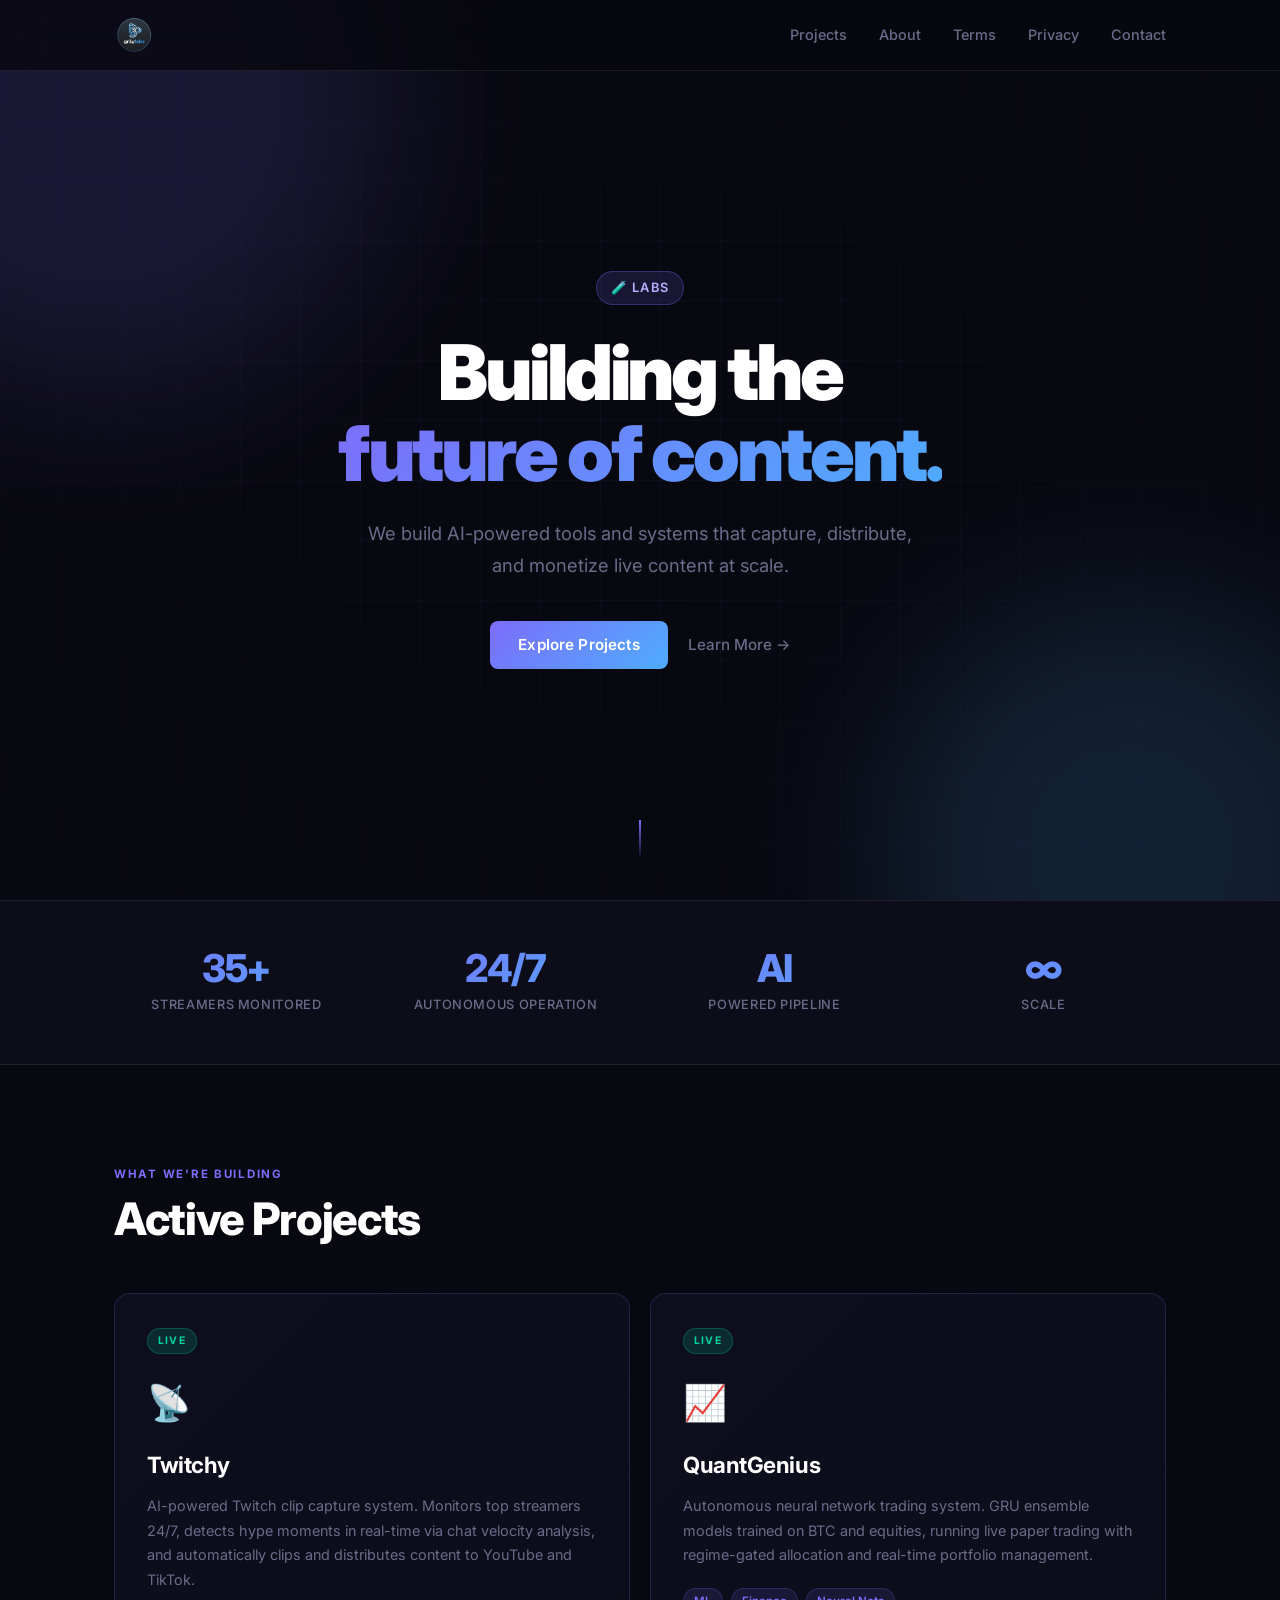
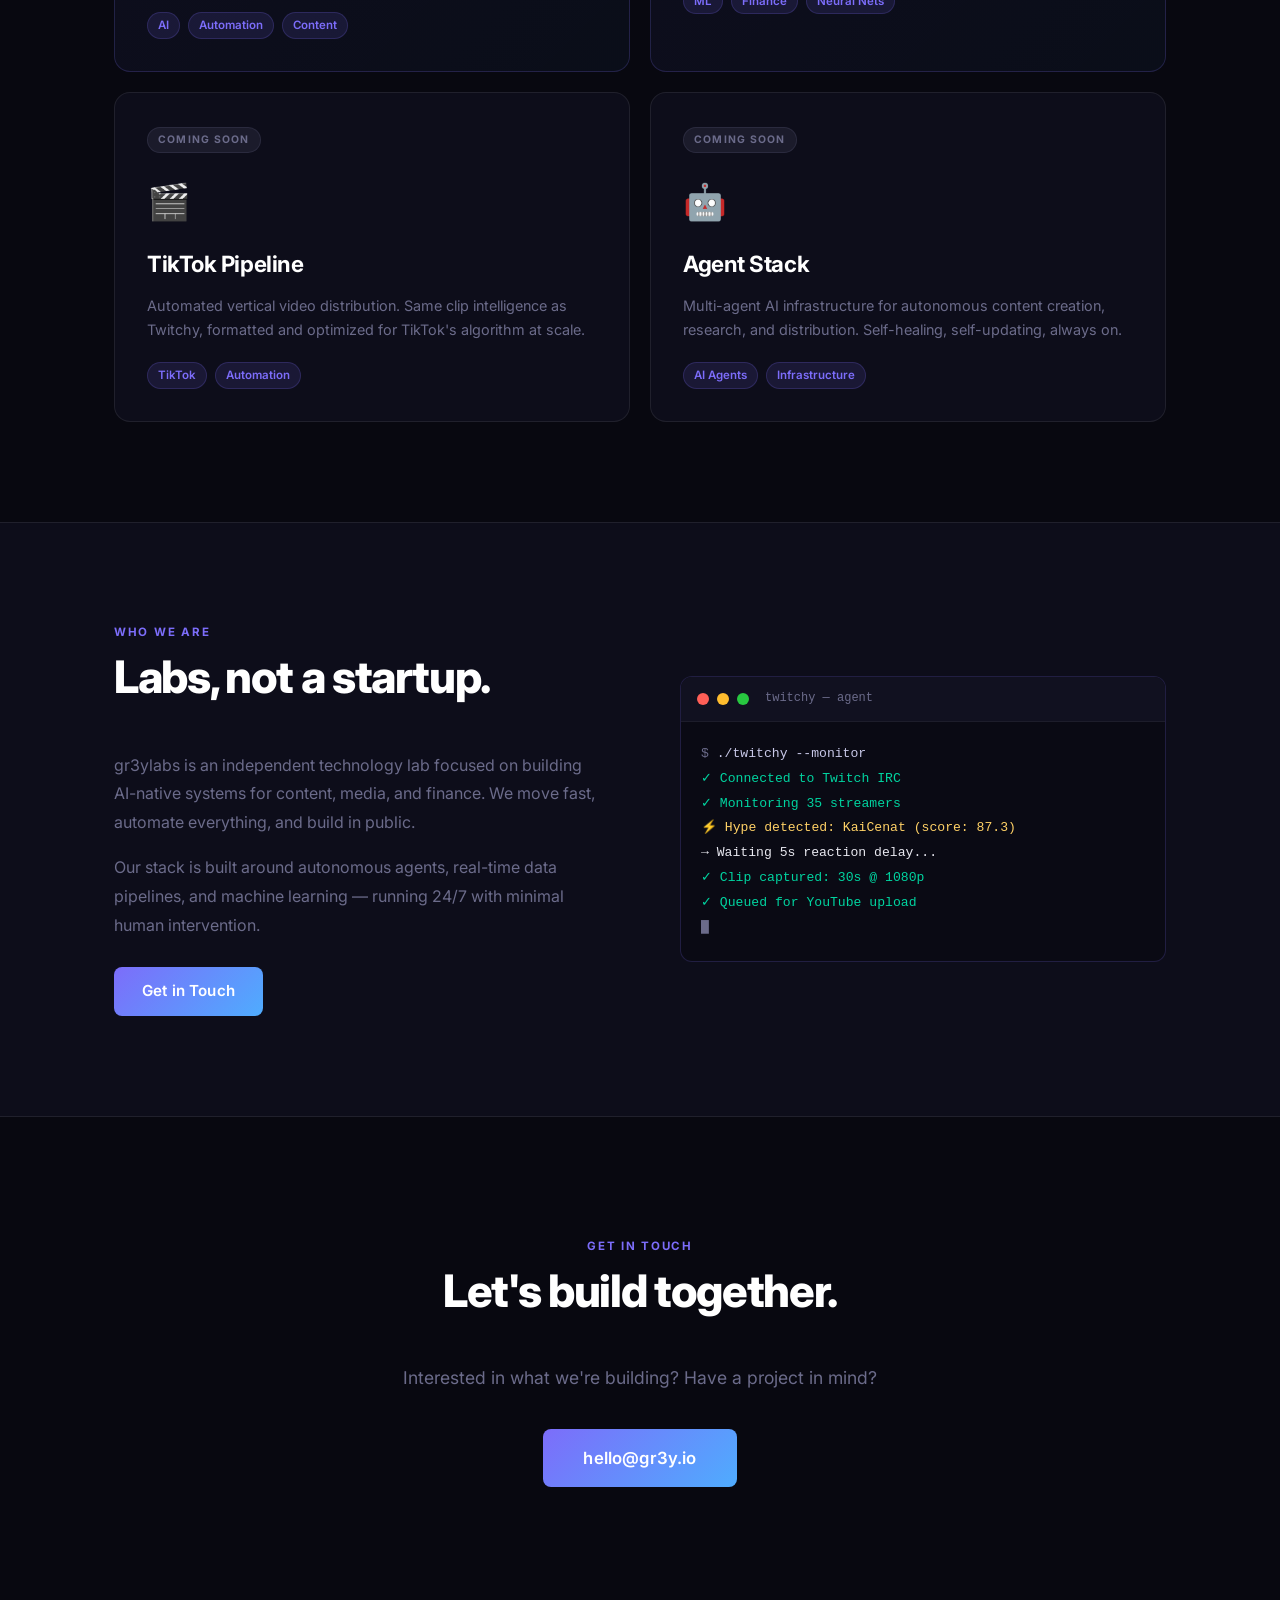
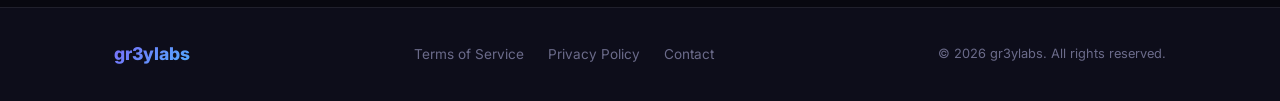
==== index.html @ 73915cba "feat: initial gr3ylabs site launch" ====
<!DOCTYPE html>
<html lang="en">
<head>
  <meta charset="UTF-8">
  <meta name="viewport" content="width=device-width, initial-scale=1.0">
  <title>gr3ylabs — Building the future of content</title>
  <link rel="stylesheet" href="styles.css">
  <link rel="preconnect" href="https://fonts.googleapis.com">
  <link href="https://fonts.googleapis.com/css2?family=Inter:wght@300;400;500;600;700;800;900&display=swap" rel="stylesheet">
</head>
<body>
  <!-- Navigation -->
  <nav class="nav">
    <div class="nav-inner">
      <a href="/" class="logo"><img src="logo.png" alt="gr3ylabs" style="height:38px;width:auto;vertical-align:middle;"></a>
      <div class="nav-links">
        <a href="#projects">Projects</a>
        <a href="#about">About</a>
        <a href="terms.html">Terms</a>
        <a href="privacy.html">Privacy</a>
        <a href="#contact">Contact</a>
      </div>
    </div>
  </nav>

  <!-- Hero -->
  <section class="hero">
    <div class="hero-bg">
      <div class="grid-overlay"></div>
      <div class="glow glow-1"></div>
      <div class="glow glow-2"></div>
    </div>
    <div class="hero-content">
      <div class="badge">🧪 Labs</div>
      <h1>Building the<br><span class="gradient-text">future of content.</span></h1>
      <p class="hero-sub">We build AI-powered tools and systems that capture, distribute, and monetize live content at scale.</p>
      <div class="hero-cta">
        <a href="#projects" class="btn-primary">Explore Projects</a>
        <a href="#about" class="btn-ghost">Learn More →</a>
      </div>
    </div>
    <div class="scroll-indicator">
      <span></span>
    </div>
  </section>

  <!-- Stats -->
  <section class="stats">
    <div class="container">
      <div class="stat">
        <div class="stat-num">35+</div>
        <div class="stat-label">Streamers Monitored</div>
      </div>
      <div class="stat">
        <div class="stat-num">24/7</div>
        <div class="stat-label">Autonomous Operation</div>
      </div>
      <div class="stat">
        <div class="stat-num">AI</div>
        <div class="stat-label">Powered Pipeline</div>
      </div>
      <div class="stat">
        <div class="stat-num">∞</div>
        <div class="stat-label">Scale</div>
      </div>
    </div>
  </section>

  <!-- Projects -->
  <section class="projects" id="projects">
    <div class="container">
      <div class="section-label">WHAT WE'RE BUILDING</div>
      <h2>Active Projects</h2>
      <div class="project-grid">
        <div class="project-card featured">
          <div class="card-tag">LIVE</div>
          <div class="card-icon">📡</div>
          <h3>Twitchy</h3>
          <p>AI-powered Twitch clip capture system. Monitors top streamers 24/7, detects hype moments in real-time via chat velocity analysis, and automatically clips and distributes content to YouTube and TikTok.</p>
          <div class="card-tags">
            <span>AI</span><span>Automation</span><span>Content</span>
          </div>
        </div>
        <div class="project-card featured">
          <div class="card-tag">LIVE</div>
          <div class="card-icon">📈</div>
          <h3>QuantGenius</h3>
          <p>Autonomous neural network trading system. GRU ensemble models trained on BTC and equities, running live paper trading with regime-gated allocation and real-time portfolio management.</p>
          <div class="card-tags">
            <span>ML</span><span>Finance</span><span>Neural Nets</span>
          </div>
        </div>
        <div class="project-card">
          <div class="card-tag">COMING SOON</div>
          <div class="card-icon">🎬</div>
          <h3>TikTok Pipeline</h3>
          <p>Automated vertical video distribution. Same clip intelligence as Twitchy, formatted and optimized for TikTok's algorithm at scale.</p>
          <div class="card-tags">
            <span>TikTok</span><span>Automation</span>
          </div>
        </div>
        <div class="project-card">
          <div class="card-tag">COMING SOON</div>
          <div class="card-icon">🤖</div>
          <h3>Agent Stack</h3>
          <p>Multi-agent AI infrastructure for autonomous content creation, research, and distribution. Self-healing, self-updating, always on.</p>
          <div class="card-tags">
            <span>AI Agents</span><span>Infrastructure</span>
          </div>
        </div>
      </div>
    </div>
  </section>

  <!-- About -->
  <section class="about" id="about">
    <div class="container about-grid">
      <div class="about-text">
        <div class="section-label">WHO WE ARE</div>
        <h2>Labs, not a startup.</h2>
        <p>gr3ylabs is an independent technology lab focused on building AI-native systems for content, media, and finance. We move fast, automate everything, and build in public.</p>
        <p>Our stack is built around autonomous agents, real-time data pipelines, and machine learning — running 24/7 with minimal human intervention.</p>
        <a href="#contact" class="btn-primary">Get in Touch</a>
      </div>
      <div class="about-visual">
        <div class="terminal">
          <div class="terminal-bar">
            <span class="dot red"></span>
            <span class="dot yellow"></span>
            <span class="dot green"></span>
            <span class="terminal-title">twitchy — agent</span>
          </div>
          <div class="terminal-body">
            <div class="t-line"><span class="t-dim">$</span> <span class="t-cmd">./twitchy --monitor</span></div>
            <div class="t-line t-green">✓ Connected to Twitch IRC</div>
            <div class="t-line t-green">✓ Monitoring 35 streamers</div>
            <div class="t-line t-yellow">⚡ Hype detected: KaiCenat (score: 87.3)</div>
            <div class="t-line">  → Waiting 5s reaction delay...</div>
            <div class="t-line t-green">✓ Clip captured: 30s @ 1080p</div>
            <div class="t-line t-green">✓ Queued for YouTube upload</div>
            <div class="t-line t-dim blink">█</div>
          </div>
        </div>
      </div>
    </div>
  </section>

  <!-- Contact -->
  <section class="contact" id="contact">
    <div class="container">
      <div class="section-label">GET IN TOUCH</div>
      <h2>Let's build together.</h2>
      <p>Interested in what we're building? Have a project in mind?</p>
      <a href="mailto:hello@gr3y.io" class="btn-primary btn-large">hello@gr3y.io</a>
    </div>
  </section>

  <!-- Footer -->
  <footer class="footer">
    <div class="container footer-inner">
      <div class="footer-logo">gr3ylabs</div>
      <div class="footer-links">
        <a href="terms.html">Terms of Service</a>
        <a href="privacy.html">Privacy Policy</a>
        <a href="mailto:hello@gr3y.io">Contact</a>
      </div>
      <div class="footer-copy">© 2026 gr3ylabs. All rights reserved.</div>
    </div>
  </footer>

  <script src="app.js"></script>
</body>
</html>
---- styles.css ----
/* ===== BASE ===== */
*, *::before, *::after { box-sizing: border-box; margin: 0; padding: 0; }

:root {
  --bg: #080810;
  --bg2: #0d0d1a;
  --bg3: #12121f;
  --border: rgba(255,255,255,0.08);
  --text: #e8e8f0;
  --muted: #6b6b8a;
  --accent: #7c6dfa;
  --accent2: #4facfe;
  --green: #00d4a0;
  --yellow: #ffd166;
  --red: #ff6b6b;
  --font: 'Inter', -apple-system, sans-serif;
}

html { scroll-behavior: smooth; }
body {
  background: var(--bg);
  color: var(--text);
  font-family: var(--font);
  font-size: 16px;
  line-height: 1.6;
  overflow-x: hidden;
}

a { text-decoration: none; color: inherit; }
.container { max-width: 1100px; margin: 0 auto; padding: 0 24px; }

/* ===== BUTTONS ===== */
.btn-primary {
  display: inline-flex;
  align-items: center;
  gap: 8px;
  background: linear-gradient(135deg, var(--accent), var(--accent2));
  color: #fff;
  padding: 12px 28px;
  border-radius: 8px;
  font-weight: 600;
  font-size: 0.95rem;
  letter-spacing: 0.01em;
  transition: opacity 0.2s, transform 0.2s;
}
.btn-primary:hover { opacity: 0.85; transform: translateY(-1px); }
.btn-primary.btn-large { padding: 16px 40px; font-size: 1.05rem; }

.btn-ghost {
  display: inline-flex;
  align-items: center;
  color: var(--muted);
  font-weight: 500;
  font-size: 0.95rem;
  transition: color 0.2s;
}
.btn-ghost:hover { color: var(--text); }

/* ===== NAV ===== */
.nav {
  position: fixed;
  top: 0; left: 0; right: 0;
  z-index: 100;
  padding: 16px 0;
  background: rgba(8,8,16,0.8);
  backdrop-filter: blur(20px);
  border-bottom: 1px solid var(--border);
}
.nav-inner {
  max-width: 1100px;
  margin: 0 auto;
  padding: 0 24px;
  display: flex;
  align-items: center;
  justify-content: space-between;
}
.logo {
  font-size: 1.3rem;
  font-weight: 800;
  background: linear-gradient(135deg, var(--accent), var(--accent2));
  -webkit-background-clip: text;
  -webkit-text-fill-color: transparent;
  background-clip: text;
  letter-spacing: -0.02em;
}
.nav-links { display: flex; gap: 32px; align-items: center; }
.nav-links a {
  color: var(--muted);
  font-size: 0.9rem;
  font-weight: 500;
  transition: color 0.2s;
}
.nav-links a:hover { color: var(--text); }

/* ===== HERO ===== */
.hero {
  min-height: 100vh;
  display: flex;
  align-items: center;
  justify-content: center;
  position: relative;
  padding: 120px 24px 80px;
  text-align: center;
  overflow: hidden;
}
.hero-bg {
  position: absolute;
  inset: 0;
  overflow: hidden;
}
.grid-overlay {
  position: absolute;
  inset: 0;
  background-image:
    linear-gradient(rgba(124,109,250,0.06) 1px, transparent 1px),
    linear-gradient(90deg, rgba(124,109,250,0.06) 1px, transparent 1px);
  background-size: 60px 60px;
  mask-image: radial-gradient(ellipse 80% 80% at 50% 50%, black 0%, transparent 100%);
}
.glow {
  position: absolute;
  border-radius: 50%;
  filter: blur(80px);
  opacity: 0.15;
}
.glow-1 {
  width: 600px; height: 600px;
  background: var(--accent);
  top: -200px; left: -200px;
}
.glow-2 {
  width: 500px; height: 500px;
  background: var(--accent2);
  bottom: -200px; right: -100px;
}
.hero-content { position: relative; z-index: 1; max-width: 760px; margin: 0 auto; }
.badge {
  display: inline-flex;
  align-items: center;
  gap: 6px;
  background: rgba(124,109,250,0.15);
  border: 1px solid rgba(124,109,250,0.3);
  color: #b8b0ff;
  padding: 6px 14px;
  border-radius: 100px;
  font-size: 0.8rem;
  font-weight: 600;
  letter-spacing: 0.08em;
  text-transform: uppercase;
  margin-bottom: 28px;
}
.hero h1 {
  font-size: clamp(2.8rem, 6vw, 5rem);
  font-weight: 900;
  line-height: 1.05;
  letter-spacing: -0.04em;
  color: #fff;
  margin-bottom: 24px;
}
.gradient-text {
  background: linear-gradient(135deg, var(--accent) 0%, var(--accent2) 100%);
  -webkit-background-clip: text;
  -webkit-text-fill-color: transparent;
  background-clip: text;
}
.hero-sub {
  font-size: 1.15rem;
  color: var(--muted);
  max-width: 560px;
  margin: 0 auto 40px;
  line-height: 1.7;
}
.hero-cta { display: flex; gap: 20px; align-items: center; justify-content: center; flex-wrap: wrap; }

.scroll-indicator {
  position: absolute;
  bottom: 40px;
  left: 50%;
  transform: translateX(-50%);
}
.scroll-indicator span {
  display: block;
  width: 2px;
  height: 40px;
  background: linear-gradient(to bottom, var(--accent), transparent);
  margin: 0 auto;
  animation: scrollPulse 2s ease-in-out infinite;
}
@keyframes scrollPulse {
  0%, 100% { opacity: 1; transform: scaleY(1); }
  50% { opacity: 0.4; transform: scaleY(0.7); }
}

/* ===== STATS ===== */
.stats {
  border-top: 1px solid var(--border);
  border-bottom: 1px solid var(--border);
  padding: 48px 24px;
  background: var(--bg2);
}
.stats .container {
  display: grid;
  grid-template-columns: repeat(4, 1fr);
  gap: 24px;
}
.stat { text-align: center; }
.stat-num {
  font-size: 2.4rem;
  font-weight: 800;
  background: linear-gradient(135deg, var(--accent), var(--accent2));
  -webkit-background-clip: text;
  -webkit-text-fill-color: transparent;
  background-clip: text;
  letter-spacing: -0.03em;
  line-height: 1;
  margin-bottom: 8px;
}
.stat-label {
  font-size: 0.8rem;
  color: var(--muted);
  font-weight: 500;
  letter-spacing: 0.05em;
  text-transform: uppercase;
}

/* ===== SECTION LABEL ===== */
.section-label {
  font-size: 0.72rem;
  font-weight: 700;
  letter-spacing: 0.15em;
  color: var(--accent);
  text-transform: uppercase;
  margin-bottom: 12px;
}

/* ===== PROJECTS ===== */
.projects { padding: 100px 24px; }
.projects h2, .about h2, .contact h2 {
  font-size: clamp(2rem, 3.5vw, 3rem);
  font-weight: 800;
  letter-spacing: -0.03em;
  color: #fff;
  margin-bottom: 48px;
  line-height: 1.1;
}
.project-grid {
  display: grid;
  grid-template-columns: repeat(2, 1fr);
  gap: 20px;
}
.project-card {
  background: var(--bg2);
  border: 1px solid var(--border);
  border-radius: 16px;
  padding: 32px;
  position: relative;
  transition: border-color 0.3s, transform 0.3s;
}
.project-card:hover {
  border-color: rgba(124,109,250,0.3);
  transform: translateY(-3px);
}
.project-card.featured {
  background: linear-gradient(135deg, rgba(124,109,250,0.06) 0%, rgba(79,172,254,0.04) 100%);
  border-color: rgba(124,109,250,0.2);
}
.card-tag {
  display: inline-flex;
  font-size: 0.65rem;
  font-weight: 700;
  letter-spacing: 0.12em;
  padding: 4px 10px;
  border-radius: 100px;
  margin-bottom: 20px;
}
.project-card.featured .card-tag {
  background: rgba(0,212,160,0.15);
  color: var(--green);
  border: 1px solid rgba(0,212,160,0.25);
}
.project-card:not(.featured) .card-tag {
  background: rgba(107,107,138,0.15);
  color: var(--muted);
  border: 1px solid rgba(107,107,138,0.2);
}
.card-icon {
  font-size: 2.2rem;
  margin-bottom: 16px;
  display: block;
}
.project-card h3 {
  font-size: 1.4rem;
  font-weight: 700;
  color: #fff;
  margin-bottom: 12px;
  letter-spacing: -0.02em;
}
.project-card p {
  font-size: 0.9rem;
  color: var(--muted);
  line-height: 1.7;
  margin-bottom: 20px;
}
.card-tags { display: flex; gap: 8px; flex-wrap: wrap; }
.card-tags span {
  font-size: 0.72rem;
  font-weight: 600;
  color: var(--accent);
  background: rgba(124,109,250,0.12);
  border: 1px solid rgba(124,109,250,0.2);
  padding: 3px 10px;
  border-radius: 100px;
}

/* ===== ABOUT ===== */
.about {
  padding: 100px 24px;
  background: var(--bg2);
  border-top: 1px solid var(--border);
  border-bottom: 1px solid var(--border);
}
.about-grid {
  display: grid;
  grid-template-columns: 1fr 1fr;
  gap: 80px;
  align-items: center;
}
.about-text p {
  color: var(--muted);
  margin-bottom: 16px;
  font-size: 1rem;
  line-height: 1.8;
}
.about-text .btn-primary { margin-top: 12px; }

/* ===== TERMINAL ===== */
.terminal {
  background: #0a0a14;
  border: 1px solid rgba(124,109,250,0.2);
  border-radius: 12px;
  overflow: hidden;
  font-family: 'SF Mono', 'Fira Code', monospace;
  font-size: 0.82rem;
}
.terminal-bar {
  background: #111120;
  padding: 12px 16px;
  display: flex;
  align-items: center;
  gap: 8px;
  border-bottom: 1px solid rgba(255,255,255,0.05);
}
.dot {
  width: 12px; height: 12px;
  border-radius: 50%;
}
.dot.red { background: #ff5f57; }
.dot.yellow { background: #ffbd2e; }
.dot.green { background: #28c840; }
.terminal-title {
  margin-left: 8px;
  color: var(--muted);
  font-size: 0.75rem;
}
.terminal-body { padding: 20px; line-height: 1.9; }
.t-line { display: block; }
.t-dim { color: var(--muted); }
.t-cmd { color: #c8c8e8; }
.t-green { color: var(--green); }
.t-yellow { color: var(--yellow); }
.blink { animation: blink 1.2s step-end infinite; }
@keyframes blink { 50% { opacity: 0; } }

/* ===== CONTACT ===== */
.contact {
  padding: 120px 24px;
  text-align: center;
}
.contact p {
  color: var(--muted);
  font-size: 1.1rem;
  margin-bottom: 36px;
}

/* ===== FOOTER ===== */
.footer {
  border-top: 1px solid var(--border);
  padding: 32px 24px;
  background: var(--bg2);
}
.footer-inner {
  display: flex;
  align-items: center;
  justify-content: space-between;
  flex-wrap: wrap;
  gap: 16px;
}
.footer-logo {
  font-weight: 800;
  font-size: 1.1rem;
  background: linear-gradient(135deg, var(--accent), var(--accent2));
  -webkit-background-clip: text;
  -webkit-text-fill-color: transparent;
  background-clip: text;
}
.footer-links { display: flex; gap: 24px; }
.footer-links a {
  color: var(--muted);
  font-size: 0.85rem;
  transition: color 0.2s;
}
.footer-links a:hover { color: var(--text); }
.footer-copy { color: var(--muted); font-size: 0.8rem; }

/* ===== LEGAL PAGES ===== */
.legal-page { padding: 120px 24px 80px; max-width: 720px; margin: 0 auto; }
.legal-page h1 {
  font-size: 2.4rem;
  font-weight: 800;
  letter-spacing: -0.03em;
  color: #fff;
  margin-bottom: 8px;
}
.legal-page .legal-date {
  color: var(--muted);
  font-size: 0.85rem;
  margin-bottom: 48px;
  display: block;
}
.legal-page h2 {
  font-size: 1.15rem;
  font-weight: 700;
  color: #fff;
  margin: 36px 0 12px;
}
.legal-page p, .legal-page li {
  color: var(--muted);
  font-size: 0.95rem;
  line-height: 1.8;
  margin-bottom: 12px;
}
.legal-page ul { padding-left: 20px; }
.legal-page a { color: var(--accent); }

/* ===== RESPONSIVE ===== */
@media (max-width: 768px) {
  .nav-links { display: none; }
  .stats .container { grid-template-columns: repeat(2, 1fr); }
  .project-grid { grid-template-columns: 1fr; }
  .about-grid { grid-template-columns: 1fr; gap: 48px; }
  .footer-inner { flex-direction: column; text-align: center; }
  .footer-links { justify-content: center; }
}
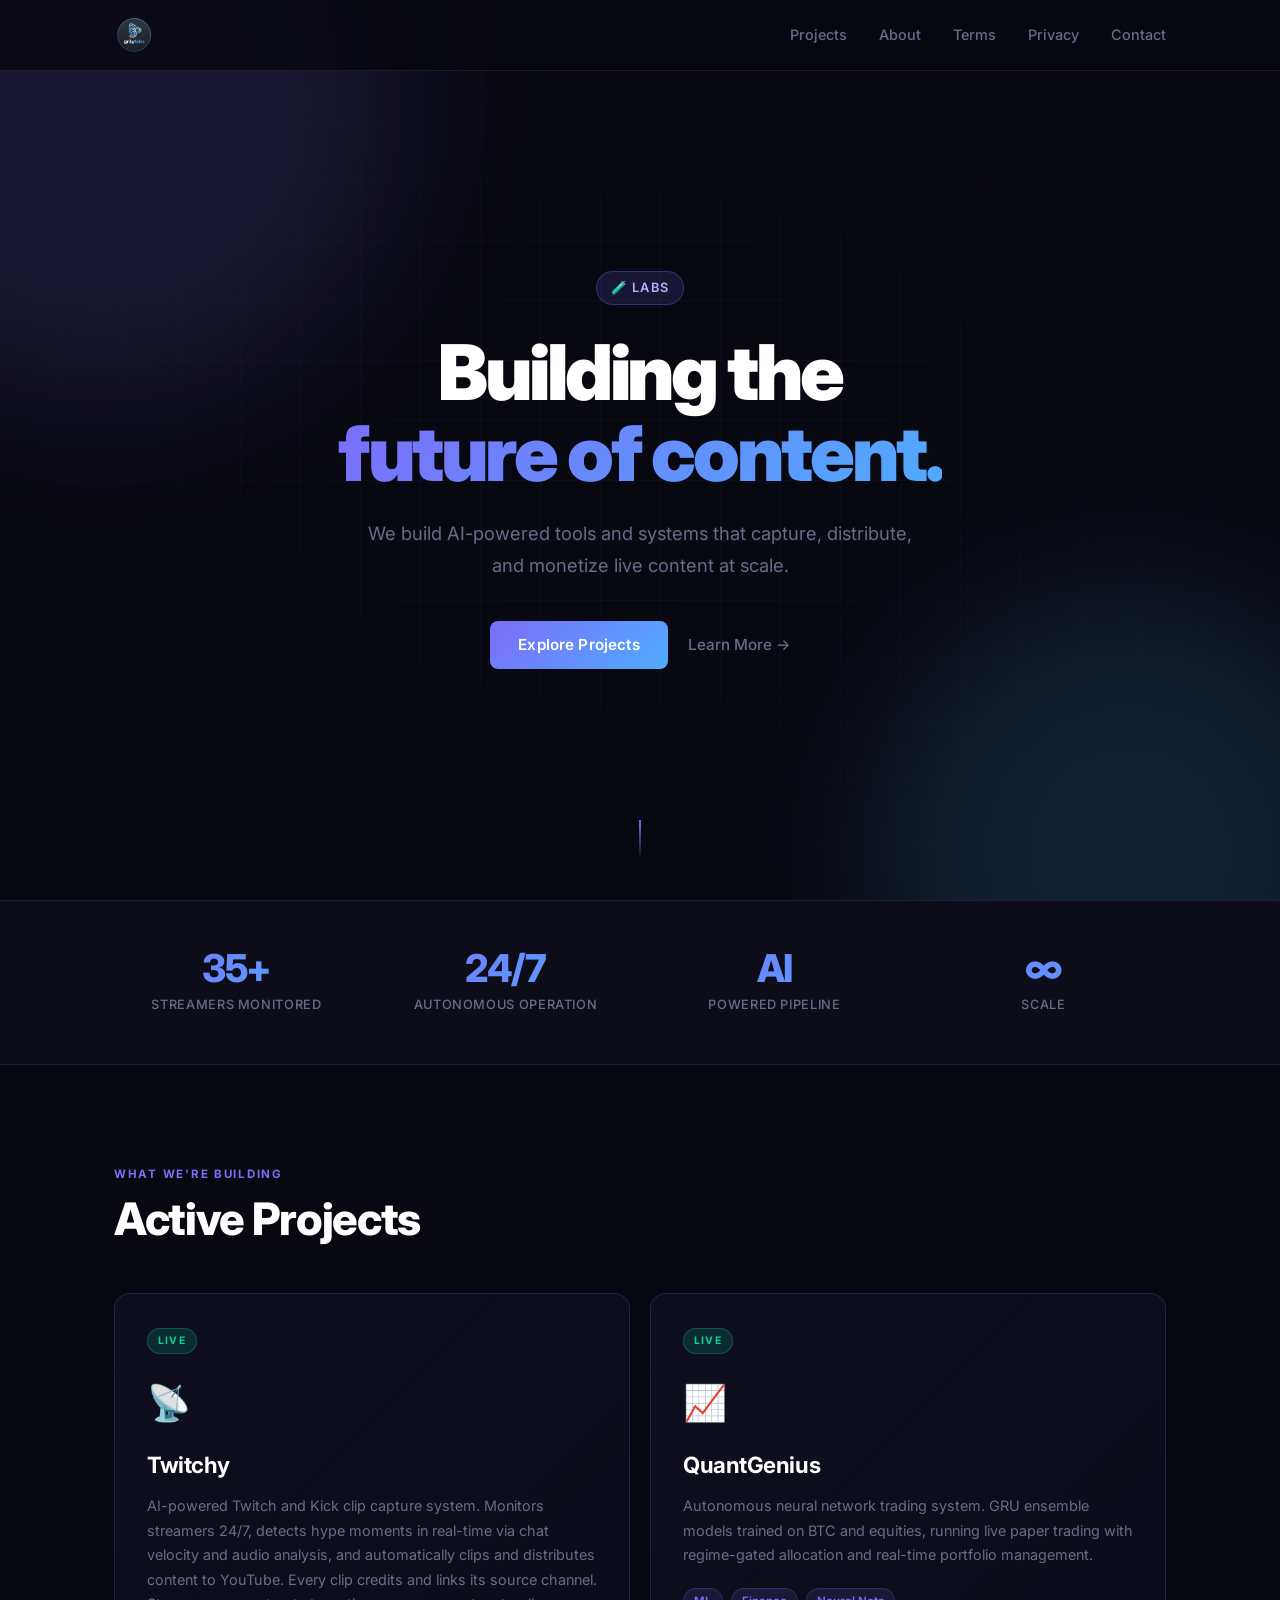
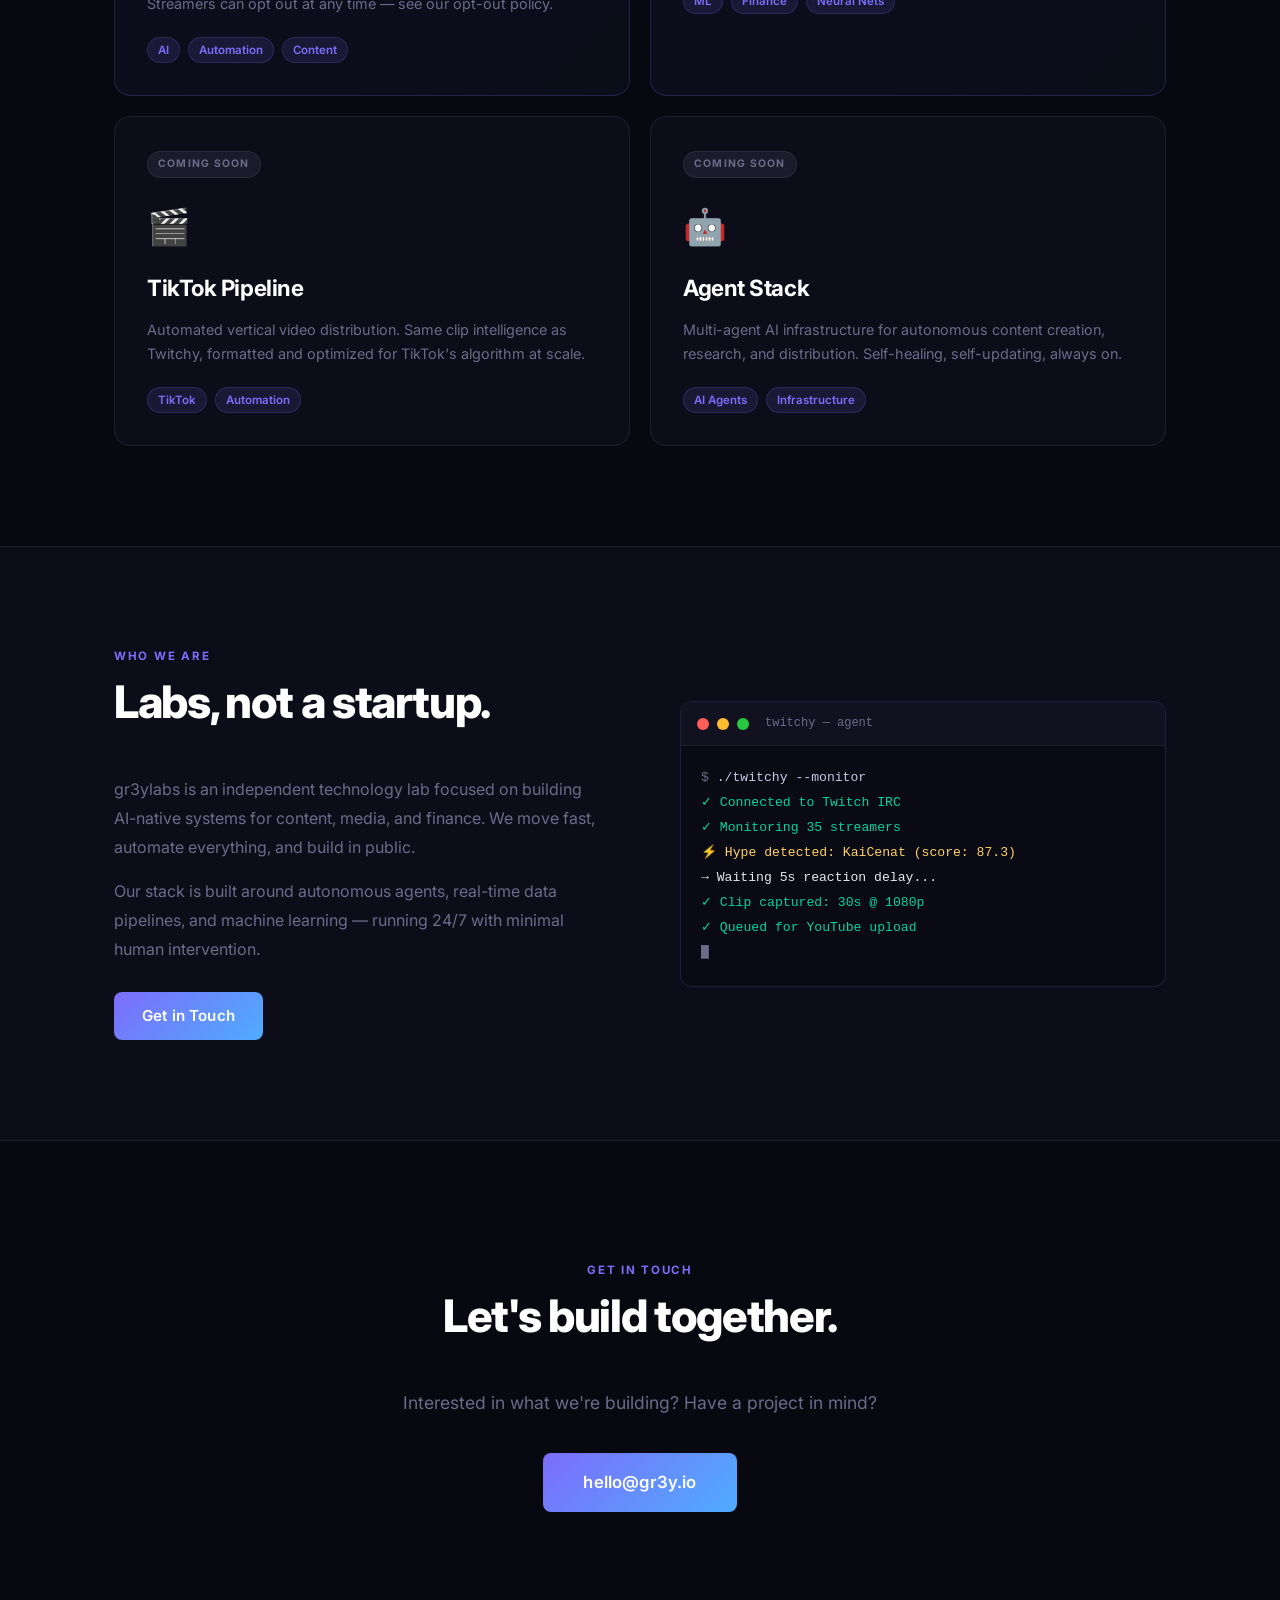
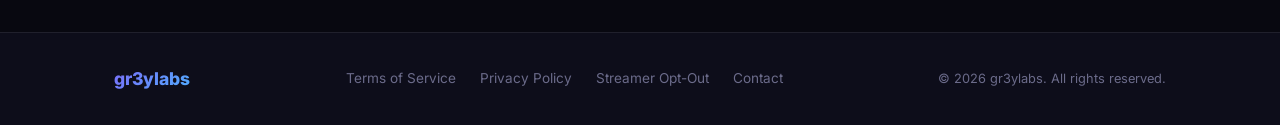
==== commit fcdca63f: "add a streamer opt-out policy, linked from every page The clip pipeline credits streamers by name an" ====
--- a/index.html
+++ b/index.html
@@ -76,7 +76,7 @@
           <div class="card-tag">LIVE</div>
           <div class="card-icon">📡</div>
           <h3>Twitchy</h3>
-          <p>AI-powered Twitch clip capture system. Monitors top streamers 24/7, detects hype moments in real-time via chat velocity analysis, and automatically clips and distributes content to YouTube and TikTok.</p>
+          <p>AI-powered Twitch and Kick clip capture system. Monitors streamers 24/7, detects hype moments in real-time via chat velocity and audio analysis, and automatically clips and distributes content to YouTube. Every clip credits and links its source channel. Streamers can opt out at any time &mdash; <a href="optout.html">see our opt-out policy</a>.</p>
           <div class="card-tags">
             <span>AI</span><span>Automation</span><span>Content</span>
           </div>
@@ -162,6 +162,7 @@
       <div class="footer-links">
         <a href="terms.html">Terms of Service</a>
         <a href="privacy.html">Privacy Policy</a>
+        <a href="optout.html">Streamer Opt-Out</a>
         <a href="mailto:hello@gr3y.io">Contact</a>
       </div>
       <div class="footer-copy">© 2026 gr3ylabs. All rights reserved.</div>
--- a/styles.css
+++ b/styles.css
@@ -433,6 +433,14 @@
   color: #fff;
   margin: 36px 0 12px;
 }
+/* Subheadings inside a numbered section — smaller and tighter to the section
+   above them, so they read as part of it rather than as a new section. */
+.legal-page h3 {
+  font-size: 1rem;
+  font-weight: 600;
+  color: #fff;
+  margin: 24px 0 8px;
+}
 .legal-page p, .legal-page li {
   color: var(--muted);
   font-size: 0.95rem;
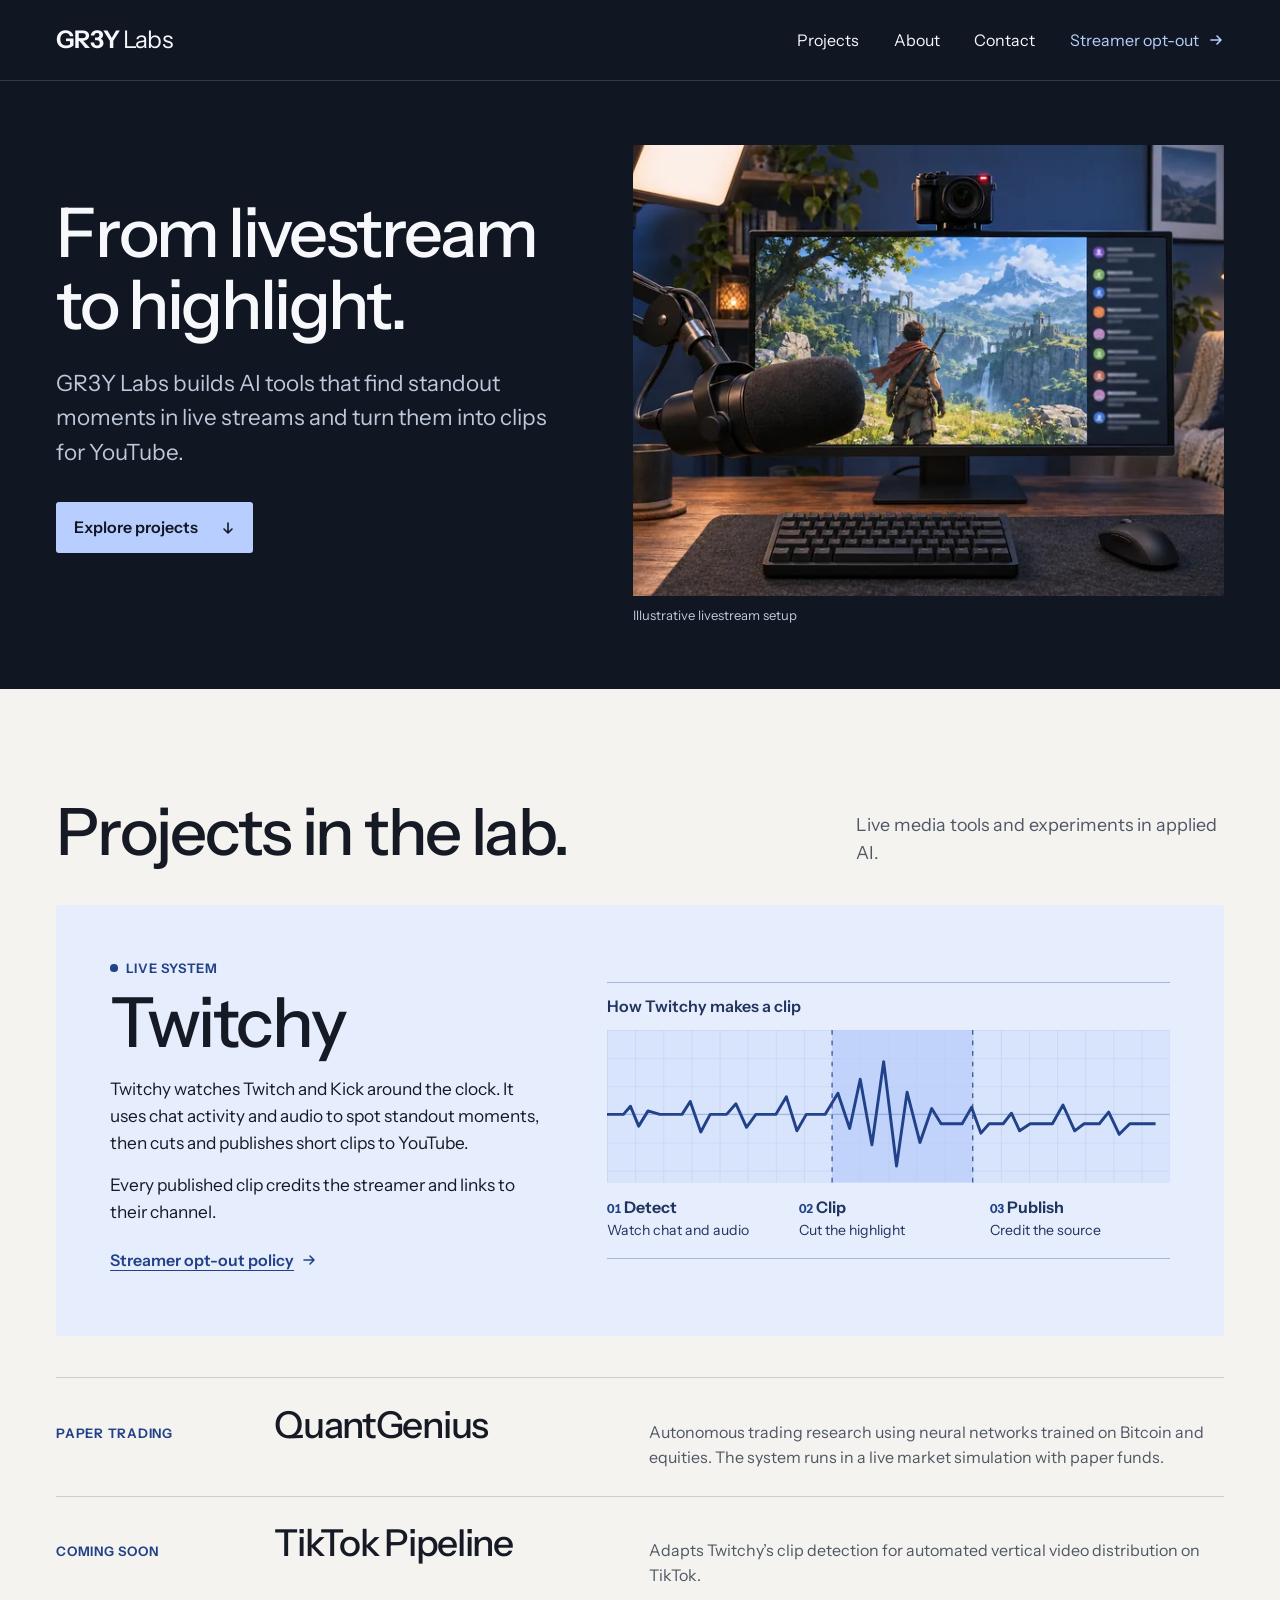
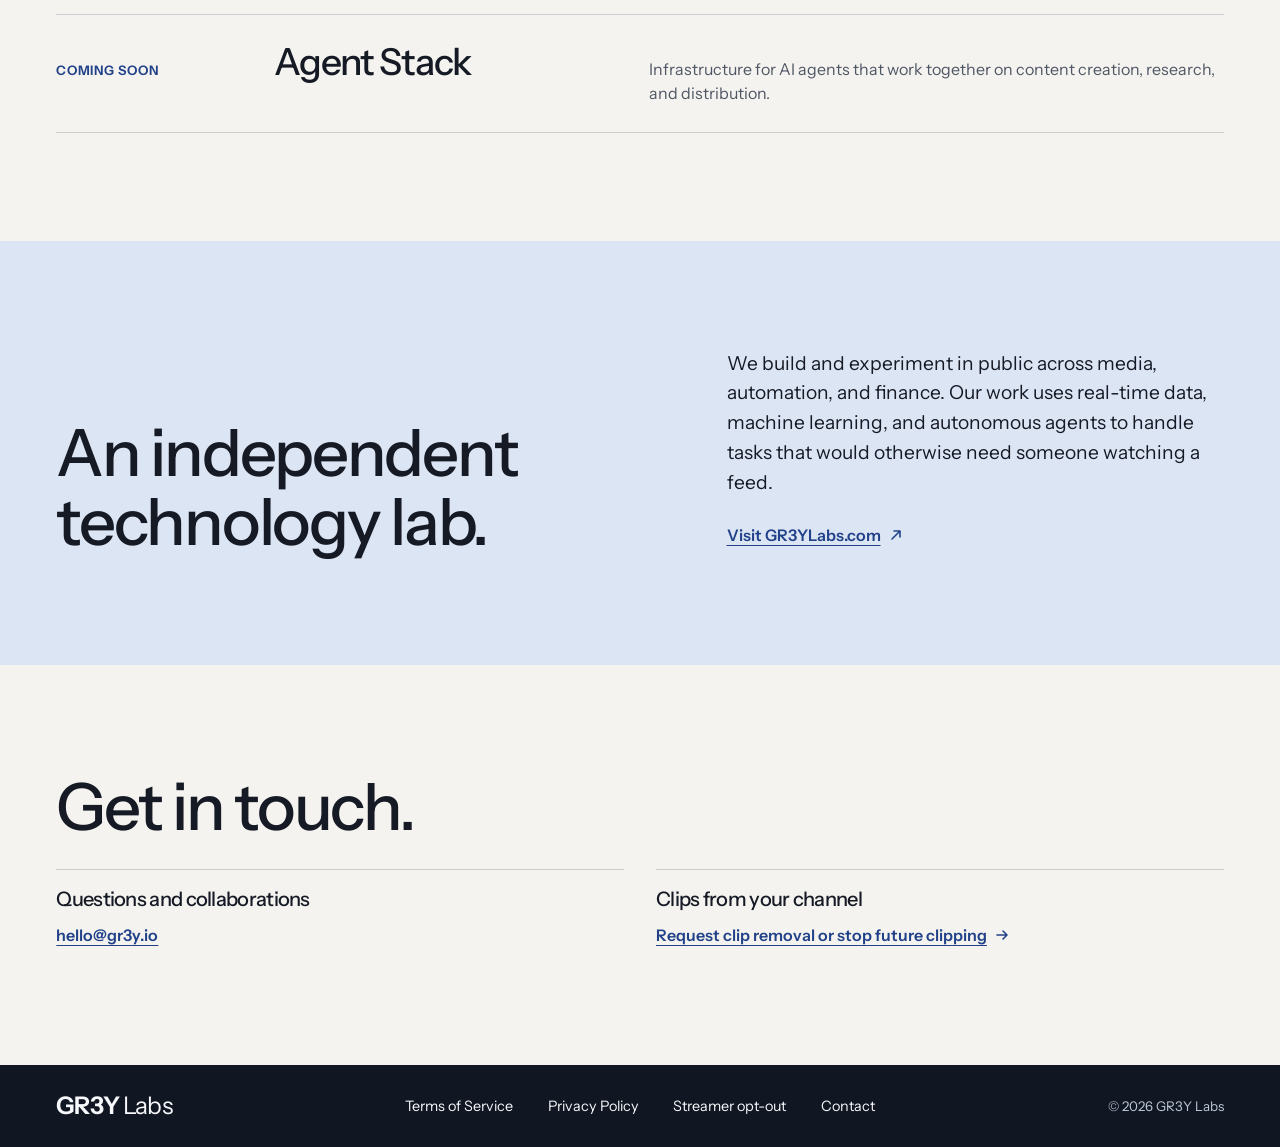
==== commit 42156a88: "Publish labs-gr3y from central websites e8df9ccf8465" ====
--- a/index.html
+++ b/index.html
@@ -1,174 +1,135 @@
-<!DOCTYPE html>
+<!doctype html>
 <html lang="en">
 <head>
-  <meta charset="UTF-8">
-  <meta name="viewport" content="width=device-width, initial-scale=1.0">
-  <title>gr3ylabs — Building the future of content</title>
+  <meta charset="utf-8">
+  <meta name="viewport" content="width=device-width, initial-scale=1">
+  <meta name="description" content="GR3Y Labs builds tools for livestream capture, short-form distribution, and applied AI research.">
+  <title>GR3Y Labs | Live media and applied AI</title>
+  <link rel="icon" href="assets/favicon.png">
+  <link rel="preload" href="assets/instrument-sans.ttf" as="font" type="font/ttf" crossorigin>
   <link rel="stylesheet" href="styles.css">
-  <link rel="preconnect" href="https://fonts.googleapis.com">
-  <link href="https://fonts.googleapis.com/css2?family=Inter:wght@300;400;500;600;700;800;900&display=swap" rel="stylesheet">
 </head>
 <body>
-  <!-- Navigation -->
-  <nav class="nav">
-    <div class="nav-inner">
-      <a href="/" class="logo"><img src="logo.png" alt="gr3ylabs" style="height:38px;width:auto;vertical-align:middle;"></a>
-      <div class="nav-links">
+  <a class="skip" href="#main">Skip to content</a>
+  <header class="site-header">
+    <div class="wrap header-inner">
+      <a class="wordmark" href="./" aria-label="GR3Y Labs home"><strong>GR3Y</strong> Labs</a>
+      <nav class="main-nav" aria-label="Primary">
         <a href="#projects">Projects</a>
         <a href="#about">About</a>
-        <a href="terms.html">Terms</a>
-        <a href="privacy.html">Privacy</a>
         <a href="#contact">Contact</a>
+        <a class="optout-link" href="optout.html">Streamer opt-out <svg class="arrow" viewBox="0 0 16 16" aria-hidden="true"><path d="M3 8h10m-4-4 4 4-4 4"/></svg></a>
+      </nav>
+    </div>
+  </header>
+
+  <main id="main" tabindex="-1">
+    <section class="hero" aria-labelledby="hero-title">
+      <div class="wrap hero-layout">
+        <div class="hero-copy">
+          <h1 id="hero-title">From livestream<br> to highlight.</h1>
+          <p>GR3Y Labs builds AI tools that find standout moments in live streams and turn them into clips for YouTube.</p>
+          <a class="button button-blue" href="#projects">Explore projects <svg class="arrow" viewBox="0 0 16 16" aria-hidden="true"><path d="M8 3v10m-4-4 4 4 4-4"/></svg></a>
+        </div>
+        <figure class="hero-scene">
+          <img src="assets/streamer-desk.webp" srcset="assets/streamer-desk-720.webp 720w, assets/streamer-desk.webp 1440w" sizes="(max-width: 760px) 92vw, (max-width: 1310px) 52vw, 675px" width="1440" height="960" fetchpriority="high" alt="View from a livestreamer's desk with a boom microphone, a camera, and a monitor showing gameplay and chat">
+          <figcaption>Illustrative livestream setup</figcaption>
+        </figure>
       </div>
-    </div>
-  </nav>
+    </section>
 
-  <!-- Hero -->
-  <section class="hero">
-    <div class="hero-bg">
-      <div class="grid-overlay"></div>
-      <div class="glow glow-1"></div>
-      <div class="glow glow-2"></div>
-    </div>
-    <div class="hero-content">
-      <div class="badge">🧪 Labs</div>
-      <h1>Building the<br><span class="gradient-text">future of content.</span></h1>
-      <p class="hero-sub">We build AI-powered tools and systems that capture, distribute, and monetize live content at scale.</p>
-      <div class="hero-cta">
-        <a href="#projects" class="btn-primary">Explore Projects</a>
-        <a href="#about" class="btn-ghost">Learn More →</a>
+    <section class="wrap projects" id="projects" aria-labelledby="projects-title">
+      <div class="section-heading">
+        <h2 id="projects-title">Projects in the lab.</h2>
+        <p>Live media tools and experiments in applied AI.</p>
       </div>
-    </div>
-    <div class="scroll-indicator">
-      <span></span>
-    </div>
-  </section>
 
-  <!-- Stats -->
-  <section class="stats">
-    <div class="container">
-      <div class="stat">
-        <div class="stat-num">35+</div>
-        <div class="stat-label">Streamers Monitored</div>
+      <article class="featured" id="twitchy" aria-labelledby="twitchy-title">
+        <div class="featured-copy">
+          <p class="status status-live">Live system</p>
+          <h3 id="twitchy-title">Twitchy</h3>
+          <p>Twitchy watches Twitch and Kick around the clock. It uses chat activity and audio to spot standout moments, then cuts and publishes short clips to YouTube.</p>
+          <p>Every published clip credits the streamer and links to their channel.</p>
+          <a class="text-link" href="optout.html">Streamer opt-out policy <svg class="arrow" viewBox="0 0 16 16" aria-hidden="true"><path d="M3 8h10m-4-4 4 4-4 4"/></svg></a>
+        </div>
+
+        <figure class="workflow">
+          <figcaption>How Twitchy makes a clip</figcaption>
+          <svg class="signal" viewBox="0 0 480 130" aria-hidden="true" focusable="false">
+            <defs>
+              <pattern id="grid" width="24" height="24" patternUnits="userSpaceOnUse">
+                <path d="M24 0H0V24" fill="none" stroke="#c2cfeb" stroke-width="1"/>
+              </pattern>
+            </defs>
+            <rect width="480" height="130" fill="url(#grid)"/>
+            <rect x="192" width="120" height="130" fill="#b8ccfa" fill-opacity=".7"/>
+            <path d="M192 0v130m120-130v130" stroke="#2a4c97" stroke-dasharray="4 5"/>
+            <path d="M0 72h14l6-7 7 17 8-13 10 3h19l7-11 9 26 8-15h14l8-9 9 20 8-11h17l9-15 9 29 8-14h16l11-18 10 30 9-42 10 56 10-71 11 89 9-63 11 43 10-29 8 13h18l8-14 8 22 7-8h12l7-9 7 15 9-6h19l9-16 10 22 8-6h13l8-10 9 19 9-9h22" fill="none" stroke="#214289" stroke-width="2.5" stroke-linejoin="round"/>
+            <path d="M0 72h480" stroke="#34528f" stroke-opacity=".28"/>
+          </svg>
+          <ol role="list">
+            <li><strong><span class="step" aria-hidden="true">01</span>Detect</strong><span>Watch chat and audio</span></li>
+            <li><strong><span class="step" aria-hidden="true">02</span>Clip</strong><span>Cut the highlight</span></li>
+            <li><strong><span class="step" aria-hidden="true">03</span>Publish</strong><span>Credit the source</span></li>
+          </ol>
+        </figure>
+      </article>
+
+      <div class="project-index">
+        <article class="project-row">
+          <p class="status">Paper trading</p>
+          <h3>QuantGenius</h3>
+          <p>Autonomous trading research using neural networks trained on Bitcoin and equities. The system runs in a live market simulation with paper funds.</p>
+        </article>
+        <article class="project-row">
+          <p class="status">Coming soon</p>
+          <h3>TikTok Pipeline</h3>
+          <p>Adapts Twitchy’s clip detection for automated vertical video distribution on TikTok.</p>
+        </article>
+        <article class="project-row">
+          <p class="status">Coming soon</p>
+          <h3>Agent Stack</h3>
+          <p>Infrastructure for AI agents that work together on content creation, research, and distribution.</p>
+        </article>
       </div>
-      <div class="stat">
-        <div class="stat-num">24/7</div>
-        <div class="stat-label">Autonomous Operation</div>
-      </div>
-      <div class="stat">
-        <div class="stat-num">AI</div>
-        <div class="stat-label">Powered Pipeline</div>
-      </div>
-      <div class="stat">
-        <div class="stat-num">∞</div>
-        <div class="stat-label">Scale</div>
-      </div>
-    </div>
-  </section>
+    </section>
 
-  <!-- Projects -->
-  <section class="projects" id="projects">
-    <div class="container">
-      <div class="section-label">WHAT WE'RE BUILDING</div>
-      <h2>Active Projects</h2>
-      <div class="project-grid">
-        <div class="project-card featured">
-          <div class="card-tag">LIVE</div>
-          <div class="card-icon">📡</div>
-          <h3>Twitchy</h3>
-          <p>AI-powered Twitch and Kick clip capture system. Monitors streamers 24/7, detects hype moments in real-time via chat velocity and audio analysis, and automatically clips and distributes content to YouTube. Every clip credits and links its source channel. Streamers can opt out at any time &mdash; <a href="optout.html">see our opt-out policy</a>.</p>
-          <div class="card-tags">
-            <span>AI</span><span>Automation</span><span>Content</span>
-          </div>
-        </div>
-        <div class="project-card featured">
-          <div class="card-tag">LIVE</div>
-          <div class="card-icon">📈</div>
-          <h3>QuantGenius</h3>
-          <p>Autonomous neural network trading system. GRU ensemble models trained on BTC and equities, running live paper trading with regime-gated allocation and real-time portfolio management.</p>
-          <div class="card-tags">
-            <span>ML</span><span>Finance</span><span>Neural Nets</span>
-          </div>
-        </div>
-        <div class="project-card">
-          <div class="card-tag">COMING SOON</div>
-          <div class="card-icon">🎬</div>
-          <h3>TikTok Pipeline</h3>
-          <p>Automated vertical video distribution. Same clip intelligence as Twitchy, formatted and optimized for TikTok's algorithm at scale.</p>
-          <div class="card-tags">
-            <span>TikTok</span><span>Automation</span>
-          </div>
-        </div>
-        <div class="project-card">
-          <div class="card-tag">COMING SOON</div>
-          <div class="card-icon">🤖</div>
-          <h3>Agent Stack</h3>
-          <p>Multi-agent AI infrastructure for autonomous content creation, research, and distribution. Self-healing, self-updating, always on.</p>
-          <div class="card-tags">
-            <span>AI Agents</span><span>Infrastructure</span>
-          </div>
+    <section class="about" id="about" aria-labelledby="about-title">
+      <div class="wrap about-layout">
+        <h2 id="about-title">An independent<br> technology lab.</h2>
+        <div>
+          <p>We build and experiment in public across media, automation, and finance. Our work uses real-time data, machine learning, and autonomous agents to handle tasks that would otherwise need someone watching a feed.</p>
+          <a class="text-link" href="https://gr3ylabs.com/">Visit GR3YLabs.com <svg class="arrow" viewBox="0 0 16 16" aria-hidden="true"><path d="m4 12 8-8M6 4h6v6"/></svg></a>
         </div>
       </div>
-    </div>
-  </section>
+    </section>
 
-  <!-- About -->
-  <section class="about" id="about">
-    <div class="container about-grid">
-      <div class="about-text">
-        <div class="section-label">WHO WE ARE</div>
-        <h2>Labs, not a startup.</h2>
-        <p>gr3ylabs is an independent technology lab focused on building AI-native systems for content, media, and finance. We move fast, automate everything, and build in public.</p>
-        <p>Our stack is built around autonomous agents, real-time data pipelines, and machine learning — running 24/7 with minimal human intervention.</p>
-        <a href="#contact" class="btn-primary">Get in Touch</a>
-      </div>
-      <div class="about-visual">
-        <div class="terminal">
-          <div class="terminal-bar">
-            <span class="dot red"></span>
-            <span class="dot yellow"></span>
-            <span class="dot green"></span>
-            <span class="terminal-title">twitchy — agent</span>
-          </div>
-          <div class="terminal-body">
-            <div class="t-line"><span class="t-dim">$</span> <span class="t-cmd">./twitchy --monitor</span></div>
-            <div class="t-line t-green">✓ Connected to Twitch IRC</div>
-            <div class="t-line t-green">✓ Monitoring 35 streamers</div>
-            <div class="t-line t-yellow">⚡ Hype detected: KaiCenat (score: 87.3)</div>
-            <div class="t-line">  → Waiting 5s reaction delay...</div>
-            <div class="t-line t-green">✓ Clip captured: 30s @ 1080p</div>
-            <div class="t-line t-green">✓ Queued for YouTube upload</div>
-            <div class="t-line t-dim blink">█</div>
-          </div>
+    <section class="wrap contact" id="contact" aria-labelledby="contact-title">
+      <h2 id="contact-title">Get in touch.</h2>
+      <div class="contact-layout">
+        <div>
+          <h3>Questions and collaborations</h3>
+          <a class="text-link" href="mailto:hello@gr3y.io">hello@gr3y.io</a>
+        </div>
+        <div>
+          <h3>Clips from your channel</h3>
+          <a class="text-link" href="optout.html">Request clip removal or stop future clipping <svg class="arrow" viewBox="0 0 16 16" aria-hidden="true"><path d="M3 8h10m-4-4 4 4-4 4"/></svg></a>
         </div>
       </div>
-    </div>
-  </section>
+    </section>
+  </main>
 
-  <!-- Contact -->
-  <section class="contact" id="contact">
-    <div class="container">
-      <div class="section-label">GET IN TOUCH</div>
-      <h2>Let's build together.</h2>
-      <p>Interested in what we're building? Have a project in mind?</p>
-      <a href="mailto:hello@gr3y.io" class="btn-primary btn-large">hello@gr3y.io</a>
-    </div>
-  </section>
-
-  <!-- Footer -->
-  <footer class="footer">
-    <div class="container footer-inner">
-      <div class="footer-logo">gr3ylabs</div>
-      <div class="footer-links">
+  <footer class="site-footer">
+    <div class="wrap footer-inner">
+      <a class="wordmark" href="./" aria-label="GR3Y Labs home"><strong>GR3Y</strong> Labs</a>
+      <nav aria-label="Footer">
         <a href="terms.html">Terms of Service</a>
         <a href="privacy.html">Privacy Policy</a>
-        <a href="optout.html">Streamer Opt-Out</a>
+        <a href="optout.html">Streamer opt-out</a>
         <a href="mailto:hello@gr3y.io">Contact</a>
-      </div>
-      <div class="footer-copy">© 2026 gr3ylabs. All rights reserved.</div>
+      </nav>
+      <small>© 2026 GR3Y Labs</small>
     </div>
   </footer>
-
-  <script src="app.js"></script>
 </body>
 </html>
--- a/styles.css
+++ b/styles.css
@@ -1,461 +1,229 @@
-/* ===== BASE ===== */
-*, *::before, *::after { box-sizing: border-box; margin: 0; padding: 0; }
+@font-face {
+  font-family: "Instrument Sans";
+  src: url("assets/instrument-sans.ttf") format("truetype");
+  font-weight: 400 700;
+  font-display: swap;
+}
 
 :root {
-  --bg: #080810;
-  --bg2: #0d0d1a;
-  --bg3: #12121f;
-  --border: rgba(255,255,255,0.08);
-  --text: #e8e8f0;
-  --muted: #6b6b8a;
-  --accent: #7c6dfa;
-  --accent2: #4facfe;
-  --green: #00d4a0;
-  --yellow: #ffd166;
-  --red: #ff6b6b;
-  --font: 'Inter', -apple-system, sans-serif;
-}
-
-html { scroll-behavior: smooth; }
+  color-scheme: light;
+  --paper: #f4f3ef;
+  --ink: #151a25;
+  --muted: #4f5664;
+  --rule: #cbcdd0;
+  --night: #111722;
+  --night-text: #f7f8fc;
+  --night-muted: #bdc8da;
+  --blue: #b8ceff;
+  --blue-ink: #214289;
+  --pad: clamp(1rem, 4.4vw, 4.25rem);
+  --space: clamp(4rem, 8.4vw, 7.5rem);
+}
+
+*, *::before, *::after { box-sizing: border-box; }
 body {
-  background: var(--bg);
-  color: var(--text);
-  font-family: var(--font);
-  font-size: 16px;
-  line-height: 1.6;
-  overflow-x: hidden;
-}
-
-a { text-decoration: none; color: inherit; }
-.container { max-width: 1100px; margin: 0 auto; padding: 0 24px; }
-
-/* ===== BUTTONS ===== */
-.btn-primary {
+  margin: 0;
+  background: var(--paper);
+  color: var(--ink);
+  font: 400 1rem/1.55 "Instrument Sans", Arial, sans-serif;
+}
+::selection { background: var(--blue); color: var(--night); }
+a { color: inherit; text-underline-offset: .24em; }
+a:hover { text-decoration-thickness: 2px; }
+:focus-visible { outline: 2px solid currentColor; outline-offset: 4px; }
+main:focus-visible { outline-offset: -2px; }
+img { display: block; max-width: 100%; }
+h1, h2, h3, p, figure { margin: 0; }
+h1, h2, h3 { font-weight: 500; line-height: 1.07; letter-spacing: -.035em; }
+h2 { font-size: clamp(2.5rem, 5.1vw, 4.6rem); }
+p { overflow-wrap: break-word; }
+section[id] { scroll-margin-top: 1.25rem; }
+.wrap { width: min(100%, 90rem); margin-inline: auto; padding-inline: var(--pad); }
+.skip {
+  position: absolute;
+  z-index: 2;
+  inset: .5rem auto auto .5rem;
+  transform: translateY(-150%);
+  padding: .75rem 1rem;
+  background: var(--blue);
+  color: var(--night);
+}
+.skip:focus { transform: none; }
+
+.site-header, .hero, .site-footer { background: var(--night); color: var(--night-text); }
+.site-header { border-bottom: 1px solid #323b4b; }
+.header-inner, .footer-inner {
+  display: flex;
+  align-items: center;
+  justify-content: space-between;
+  gap: 1rem 2rem;
+  min-height: 5rem;
+}
+.wordmark { flex-shrink: 0; font-size: 1.52rem; letter-spacing: -.035em; text-decoration: none; }
+.wordmark strong { font-weight: 650; }
+.main-nav, .site-footer nav { display: flex; align-items: center; flex-wrap: wrap; gap: .15rem clamp(1rem, 2.7vw, 2.6rem); }
+.main-nav a, .site-footer nav a { display: inline-flex; align-items: center; min-height: 44px; text-decoration: none; }
+.main-nav a:hover, .site-footer nav a:hover,
+.main-nav a[aria-current="page"], .site-footer nav a[aria-current="page"] { text-decoration: underline; }
+.main-nav .optout-link { gap: .55rem; color: var(--blue); }
+.arrow { flex: none; width: 1em; height: 1em; fill: none; stroke: currentColor; stroke-width: 1.6; stroke-linecap: round; stroke-linejoin: round; }
+
+.hero-layout {
+  display: grid;
+  grid-template-columns: minmax(0, .94fr) minmax(0, 1.06fr);
+  align-items: center;
+  gap: clamp(1.5rem, 4.2vw, 4.5rem);
+  padding-block: clamp(2rem, 5vw, 4.5rem);
+}
+.hero-copy { padding-bottom: 1.3rem; }
+.hero h1 { font-size: clamp(3.5rem, 5.35vw, 5.35rem); line-height: 1.06; }
+.hero p {
+  max-width: 32rem;
+  margin-block: 1.5rem 2rem;
+  color: var(--night-muted);
+  font-size: clamp(1.15rem, 1.8vw, 1.4rem);
+}
+.button {
   display: inline-flex;
   align-items: center;
-  gap: 8px;
-  background: linear-gradient(135deg, var(--accent), var(--accent2));
-  color: #fff;
-  padding: 12px 28px;
-  border-radius: 8px;
+  justify-content: space-between;
+  gap: 1.35rem;
+  min-height: 3.2rem;
+  padding: .65rem 1.1rem;
+  border-radius: 3px;
   font-weight: 600;
-  font-size: 0.95rem;
-  letter-spacing: 0.01em;
-  transition: opacity 0.2s, transform 0.2s;
-}
-.btn-primary:hover { opacity: 0.85; transform: translateY(-1px); }
-.btn-primary.btn-large { padding: 16px 40px; font-size: 1.05rem; }
-
-.btn-ghost {
+  text-decoration: none;
+}
+.button-blue { background: var(--blue); color: var(--night); }
+.button-blue:hover { background: #d6e4ff; }
+.button:focus-visible { outline-color: var(--night-text); }
+.hero-scene { min-width: 0; }
+.hero-scene img {
+  width: 100%;
+  height: auto;
+  aspect-ratio: 1.31;
+  object-fit: cover;
+  object-position: center 53%;
+  background: #1c293a;
+}
+.hero-scene figcaption { margin-top: .6rem; color: var(--night-muted); font-size: .82rem; }
+
+.projects { padding-block: var(--space); }
+.section-heading { display: flex; justify-content: space-between; align-items: end; flex-wrap: wrap; gap: 1rem 2rem; margin-bottom: 2.4rem; }
+.section-heading p { max-width: 23rem; color: var(--muted); font-size: 1.12rem; }
+.featured {
+  display: grid;
+  grid-template-columns: minmax(0, .87fr) minmax(0, 1.13fr);
+  gap: clamp(1.5rem, 5vw, 5rem);
+  align-items: center;
+  padding: clamp(1.2rem, 4.2vw, 3.7rem);
+  background: #e6edfc;
+  border-radius: 3px;
+}
+.featured h3 { font-size: clamp(2.5rem, 5.4vw, 5rem); }
+.featured-copy p:not(.status) { max-width: 36rem; margin-top: 1rem; font-size: 1.08rem; }
+.status {
+  color: var(--blue-ink);
+  font-size: .82rem;
+  font-weight: 650;
+  line-height: 1.4;
+  letter-spacing: .055em;
+  text-transform: uppercase;
+}
+.status-live { display: flex; gap: .5rem; align-items: center; margin-bottom: .55rem; }
+.status-live::before { content: ""; width: .48rem; height: .48rem; border-radius: 50%; background: currentColor; }
+.text-link {
   display: inline-flex;
   align-items: center;
-  color: var(--muted);
-  font-weight: 500;
-  font-size: 0.95rem;
-  transition: color 0.2s;
-}
-.btn-ghost:hover { color: var(--text); }
-
-/* ===== NAV ===== */
-.nav {
-  position: fixed;
-  top: 0; left: 0; right: 0;
-  z-index: 100;
-  padding: 16px 0;
-  background: rgba(8,8,16,0.8);
-  backdrop-filter: blur(20px);
-  border-bottom: 1px solid var(--border);
-}
-.nav-inner {
-  max-width: 1100px;
-  margin: 0 auto;
-  padding: 0 24px;
-  display: flex;
-  align-items: center;
-  justify-content: space-between;
-}
-.logo {
-  font-size: 1.3rem;
-  font-weight: 800;
-  background: linear-gradient(135deg, var(--accent), var(--accent2));
-  -webkit-background-clip: text;
-  -webkit-text-fill-color: transparent;
-  background-clip: text;
-  letter-spacing: -0.02em;
-}
-.nav-links { display: flex; gap: 32px; align-items: center; }
-.nav-links a {
-  color: var(--muted);
-  font-size: 0.9rem;
-  font-weight: 500;
-  transition: color 0.2s;
-}
-.nav-links a:hover { color: var(--text); }
-
-/* ===== HERO ===== */
-.hero {
-  min-height: 100vh;
-  display: flex;
-  align-items: center;
-  justify-content: center;
-  position: relative;
-  padding: 120px 24px 80px;
-  text-align: center;
-  overflow: hidden;
-}
-.hero-bg {
-  position: absolute;
-  inset: 0;
-  overflow: hidden;
-}
-.grid-overlay {
-  position: absolute;
-  inset: 0;
-  background-image:
-    linear-gradient(rgba(124,109,250,0.06) 1px, transparent 1px),
-    linear-gradient(90deg, rgba(124,109,250,0.06) 1px, transparent 1px);
-  background-size: 60px 60px;
-  mask-image: radial-gradient(ellipse 80% 80% at 50% 50%, black 0%, transparent 100%);
-}
-.glow {
-  position: absolute;
-  border-radius: 50%;
-  filter: blur(80px);
-  opacity: 0.15;
-}
-.glow-1 {
-  width: 600px; height: 600px;
-  background: var(--accent);
-  top: -200px; left: -200px;
-}
-.glow-2 {
-  width: 500px; height: 500px;
-  background: var(--accent2);
-  bottom: -200px; right: -100px;
-}
-.hero-content { position: relative; z-index: 1; max-width: 760px; margin: 0 auto; }
-.badge {
-  display: inline-flex;
-  align-items: center;
-  gap: 6px;
-  background: rgba(124,109,250,0.15);
-  border: 1px solid rgba(124,109,250,0.3);
-  color: #b8b0ff;
-  padding: 6px 14px;
-  border-radius: 100px;
-  font-size: 0.8rem;
+  gap: .45rem;
+  min-height: 44px;
+  color: var(--blue-ink);
   font-weight: 600;
-  letter-spacing: 0.08em;
-  text-transform: uppercase;
-  margin-bottom: 28px;
-}
-.hero h1 {
-  font-size: clamp(2.8rem, 6vw, 5rem);
-  font-weight: 900;
-  line-height: 1.05;
-  letter-spacing: -0.04em;
-  color: #fff;
-  margin-bottom: 24px;
-}
-.gradient-text {
-  background: linear-gradient(135deg, var(--accent) 0%, var(--accent2) 100%);
-  -webkit-background-clip: text;
-  -webkit-text-fill-color: transparent;
-  background-clip: text;
-}
-.hero-sub {
-  font-size: 1.15rem;
-  color: var(--muted);
-  max-width: 560px;
-  margin: 0 auto 40px;
-  line-height: 1.7;
-}
-.hero-cta { display: flex; gap: 20px; align-items: center; justify-content: center; flex-wrap: wrap; }
-
-.scroll-indicator {
-  position: absolute;
-  bottom: 40px;
-  left: 50%;
-  transform: translateX(-50%);
-}
-.scroll-indicator span {
-  display: block;
-  width: 2px;
-  height: 40px;
-  background: linear-gradient(to bottom, var(--accent), transparent);
-  margin: 0 auto;
-  animation: scrollPulse 2s ease-in-out infinite;
-}
-@keyframes scrollPulse {
-  0%, 100% { opacity: 1; transform: scaleY(1); }
-  50% { opacity: 0.4; transform: scaleY(0.7); }
-}
-
-/* ===== STATS ===== */
-.stats {
-  border-top: 1px solid var(--border);
-  border-bottom: 1px solid var(--border);
-  padding: 48px 24px;
-  background: var(--bg2);
-}
-.stats .container {
-  display: grid;
-  grid-template-columns: repeat(4, 1fr);
-  gap: 24px;
-}
-.stat { text-align: center; }
-.stat-num {
-  font-size: 2.4rem;
-  font-weight: 800;
-  background: linear-gradient(135deg, var(--accent), var(--accent2));
-  -webkit-background-clip: text;
-  -webkit-text-fill-color: transparent;
-  background-clip: text;
-  letter-spacing: -0.03em;
-  line-height: 1;
-  margin-bottom: 8px;
-}
-.stat-label {
-  font-size: 0.8rem;
-  color: var(--muted);
-  font-weight: 500;
-  letter-spacing: 0.05em;
-  text-transform: uppercase;
-}
-
-/* ===== SECTION LABEL ===== */
-.section-label {
-  font-size: 0.72rem;
-  font-weight: 700;
-  letter-spacing: 0.15em;
-  color: var(--accent);
-  text-transform: uppercase;
-  margin-bottom: 12px;
-}
-
-/* ===== PROJECTS ===== */
-.projects { padding: 100px 24px; }
-.projects h2, .about h2, .contact h2 {
-  font-size: clamp(2rem, 3.5vw, 3rem);
-  font-weight: 800;
-  letter-spacing: -0.03em;
-  color: #fff;
-  margin-bottom: 48px;
-  line-height: 1.1;
-}
-.project-grid {
-  display: grid;
-  grid-template-columns: repeat(2, 1fr);
-  gap: 20px;
-}
-.project-card {
-  background: var(--bg2);
-  border: 1px solid var(--border);
-  border-radius: 16px;
-  padding: 32px;
-  position: relative;
-  transition: border-color 0.3s, transform 0.3s;
-}
-.project-card:hover {
-  border-color: rgba(124,109,250,0.3);
-  transform: translateY(-3px);
-}
-.project-card.featured {
-  background: linear-gradient(135deg, rgba(124,109,250,0.06) 0%, rgba(79,172,254,0.04) 100%);
-  border-color: rgba(124,109,250,0.2);
-}
-.card-tag {
-  display: inline-flex;
-  font-size: 0.65rem;
-  font-weight: 700;
-  letter-spacing: 0.12em;
-  padding: 4px 10px;
-  border-radius: 100px;
-  margin-bottom: 20px;
-}
-.project-card.featured .card-tag {
-  background: rgba(0,212,160,0.15);
-  color: var(--green);
-  border: 1px solid rgba(0,212,160,0.25);
-}
-.project-card:not(.featured) .card-tag {
-  background: rgba(107,107,138,0.15);
-  color: var(--muted);
-  border: 1px solid rgba(107,107,138,0.2);
-}
-.card-icon {
-  font-size: 2.2rem;
-  margin-bottom: 16px;
-  display: block;
-}
-.project-card h3 {
-  font-size: 1.4rem;
-  font-weight: 700;
-  color: #fff;
-  margin-bottom: 12px;
-  letter-spacing: -0.02em;
-}
-.project-card p {
-  font-size: 0.9rem;
-  color: var(--muted);
-  line-height: 1.7;
-  margin-bottom: 20px;
-}
-.card-tags { display: flex; gap: 8px; flex-wrap: wrap; }
-.card-tags span {
-  font-size: 0.72rem;
-  font-weight: 600;
-  color: var(--accent);
-  background: rgba(124,109,250,0.12);
-  border: 1px solid rgba(124,109,250,0.2);
-  padding: 3px 10px;
-  border-radius: 100px;
-}
-
-/* ===== ABOUT ===== */
-.about {
-  padding: 100px 24px;
-  background: var(--bg2);
-  border-top: 1px solid var(--border);
-  border-bottom: 1px solid var(--border);
-}
-.about-grid {
-  display: grid;
-  grid-template-columns: 1fr 1fr;
-  gap: 80px;
-  align-items: center;
-}
-.about-text p {
-  color: var(--muted);
-  margin-bottom: 16px;
-  font-size: 1rem;
-  line-height: 1.8;
-}
-.about-text .btn-primary { margin-top: 12px; }
-
-/* ===== TERMINAL ===== */
-.terminal {
-  background: #0a0a14;
-  border: 1px solid rgba(124,109,250,0.2);
-  border-radius: 12px;
-  overflow: hidden;
-  font-family: 'SF Mono', 'Fira Code', monospace;
-  font-size: 0.82rem;
-}
-.terminal-bar {
-  background: #111120;
-  padding: 12px 16px;
-  display: flex;
-  align-items: center;
-  gap: 8px;
-  border-bottom: 1px solid rgba(255,255,255,0.05);
-}
-.dot {
-  width: 12px; height: 12px;
-  border-radius: 50%;
-}
-.dot.red { background: #ff5f57; }
-.dot.yellow { background: #ffbd2e; }
-.dot.green { background: #28c840; }
-.terminal-title {
-  margin-left: 8px;
-  color: var(--muted);
-  font-size: 0.75rem;
-}
-.terminal-body { padding: 20px; line-height: 1.9; }
-.t-line { display: block; }
-.t-dim { color: var(--muted); }
-.t-cmd { color: #c8c8e8; }
-.t-green { color: var(--green); }
-.t-yellow { color: var(--yellow); }
-.blink { animation: blink 1.2s step-end infinite; }
-@keyframes blink { 50% { opacity: 0; } }
-
-/* ===== CONTACT ===== */
-.contact {
-  padding: 120px 24px;
-  text-align: center;
-}
-.contact p {
-  color: var(--muted);
-  font-size: 1.1rem;
-  margin-bottom: 36px;
-}
-
-/* ===== FOOTER ===== */
-.footer {
-  border-top: 1px solid var(--border);
-  padding: 32px 24px;
-  background: var(--bg2);
-}
-.footer-inner {
-  display: flex;
-  align-items: center;
-  justify-content: space-between;
-  flex-wrap: wrap;
-  gap: 16px;
-}
-.footer-logo {
-  font-weight: 800;
-  font-size: 1.1rem;
-  background: linear-gradient(135deg, var(--accent), var(--accent2));
-  -webkit-background-clip: text;
-  -webkit-text-fill-color: transparent;
-  background-clip: text;
-}
-.footer-links { display: flex; gap: 24px; }
-.footer-links a {
-  color: var(--muted);
-  font-size: 0.85rem;
-  transition: color 0.2s;
-}
-.footer-links a:hover { color: var(--text); }
-.footer-copy { color: var(--muted); font-size: 0.8rem; }
-
-/* ===== LEGAL PAGES ===== */
-.legal-page { padding: 120px 24px 80px; max-width: 720px; margin: 0 auto; }
-.legal-page h1 {
-  font-size: 2.4rem;
-  font-weight: 800;
-  letter-spacing: -0.03em;
-  color: #fff;
-  margin-bottom: 8px;
-}
-.legal-page .legal-date {
-  color: var(--muted);
-  font-size: 0.85rem;
-  margin-bottom: 48px;
-  display: block;
-}
-.legal-page h2 {
-  font-size: 1.15rem;
-  font-weight: 700;
-  color: #fff;
-  margin: 36px 0 12px;
-}
-/* Subheadings inside a numbered section — smaller and tighter to the section
-   above them, so they read as part of it rather than as a new section. */
-.legal-page h3 {
-  font-size: 1rem;
-  font-weight: 600;
-  color: #fff;
-  margin: 24px 0 8px;
-}
-.legal-page p, .legal-page li {
-  color: var(--muted);
-  font-size: 0.95rem;
-  line-height: 1.8;
-  margin-bottom: 12px;
-}
-.legal-page ul { padding-left: 20px; }
-.legal-page a { color: var(--accent); }
-
-/* ===== RESPONSIVE ===== */
-@media (max-width: 768px) {
-  .nav-links { display: none; }
-  .stats .container { grid-template-columns: repeat(2, 1fr); }
-  .project-grid { grid-template-columns: 1fr; }
-  .about-grid { grid-template-columns: 1fr; gap: 48px; }
-  .footer-inner { flex-direction: column; text-align: center; }
-  .footer-links { justify-content: center; }
-}
+}
+.text-link span { flex: none; }
+.featured .text-link { margin-top: .75rem; }
+.workflow { min-width: 0; border-block: 1px solid #a5b6d7; color: #20345f; }
+.workflow figcaption { padding-block: .7rem; font-weight: 600; }
+.signal { display: block; width: 100%; height: auto; background: #d8e4fc; }
+.workflow ol {
+  display: grid;
+  grid-template-columns: repeat(3, minmax(0, 1fr));
+  gap: .7rem;
+  padding: .8rem 0 1rem;
+  margin: 0;
+  list-style: none;
+}
+.workflow li strong { display: block; font-weight: 650; }
+.workflow li .step { display: inline; margin-right: .25em; color: var(--blue-ink); font-size: .78em; font-variant-numeric: tabular-nums; }
+.workflow li span { display: block; font-size: .88rem; }
+
+.project-index { margin-top: 2.6rem; border-top: 1px solid var(--rule); }
+.project-row {
+  display: grid;
+  grid-template-columns: minmax(7.5rem, .55fr) minmax(11rem, 1fr) minmax(0, 1.65fr);
+  align-items: baseline;
+  gap: .4rem 1.65rem;
+  padding-block: 1.65rem;
+  border-bottom: 1px solid var(--rule);
+}
+.project-row h3 { font-size: clamp(1.65rem, 2.9vw, 2.65rem); }
+.project-row p:last-child { max-width: 41rem; color: var(--muted); }
+
+.about { padding-block: var(--space); background: #dce5f4; }
+.about-layout { display: grid; grid-template-columns: 1fr .82fr; align-items: end; gap: 1.5rem 4rem; }
+.about p { max-width: 39rem; font-size: 1.2rem; }
+.about .text-link { margin-top: 1rem; }
+.contact { padding-block: var(--space); }
+.contact-layout { display: grid; grid-template-columns: 1fr 1fr; gap: 1.25rem 2rem; margin-top: 1.7rem; }
+.contact-layout > div { border-top: 1px solid var(--rule); padding-top: 1.15rem; min-width: 0; }
+.contact h3 { font-size: 1.25rem; }
+.contact .text-link { margin-top: .2rem; }
+.footer-inner { padding-block: 1.2rem; }
+.site-footer nav { font-size: .9rem; }
+.site-footer small { color: var(--night-muted); white-space: nowrap; }
+
+.legal-page {
+  width: min(100%, 54rem);
+  margin-inline: auto;
+  padding: clamp(3rem, 8vw, 6.5rem) var(--pad) var(--space);
+  font-size: 1.08rem;
+  line-height: 1.65;
+  overflow-wrap: anywhere;
+}
+.legal-page h1 { font-size: clamp(2.7rem, 7vw, 5.2rem); }
+.legal-date { display: block; margin-block: 1rem 2rem; padding-bottom: 1.4rem; border-bottom: 1px solid var(--rule); color: var(--muted); }
+.legal-page h2 { margin-block: 2.25rem .65rem; font-size: clamp(1.55rem, 3vw, 2.15rem); }
+.legal-page h3 { margin-block: 1.65rem .6rem; font-size: 1.33rem; }
+.legal-page p + p { margin-top: 1rem; }
+.legal-page a { color: var(--blue-ink); }
+.legal-page ul { padding-inline-start: 1.4rem; }
+.legal-page li + li { margin-top: .35rem; }
+.legal-page.optout .legal-date + p { background: #e6edfc; padding: clamp(1rem, 3vw, 1.8rem); }
+
+@media (max-width: 960px) {
+  .hero h1 { font-size: clamp(2.65rem, 5.45vw, 3.5rem); }
+  .footer-inner { flex-wrap: wrap; }
+}
+
+@media (max-width: 760px) {
+  .header-inner { align-items: flex-start; flex-direction: column; gap: 0; padding-block: .7rem .25rem; }
+  .wordmark { display: inline-flex; align-items: center; gap: .21em; min-height: 44px; }
+  .main-nav { gap: 0 1rem; font-size: .93rem; }
+  .hero-layout, .featured, .about-layout { grid-template-columns: minmax(0, 1fr); }
+  .hero-layout { gap: 1.7rem; }
+  .hero-copy { padding-bottom: 0; }
+  .hero h1 { font-size: clamp(2.9rem, 9.1vw, 4.9rem); }
+  .hero p { margin-block: 1rem 1.45rem; }
+  .hero-scene img { aspect-ratio: 1.46; }
+  .section-heading { margin-bottom: 1.6rem; }
+  .project-index { margin-top: 1.8rem; }
+  .project-row { grid-template-columns: minmax(0, 1fr); }
+  .contact-layout { grid-template-columns: minmax(0, 1fr); }
+  .footer-inner { align-items: flex-start; flex-direction: column; gap: .35rem; }
+}
+
+@media (max-width: 370px) {
+  .hero h1 { font-size: 2.65rem; }
+  .main-nav { column-gap: .75rem; }
+  .workflow li .step { display: none; }
+}
